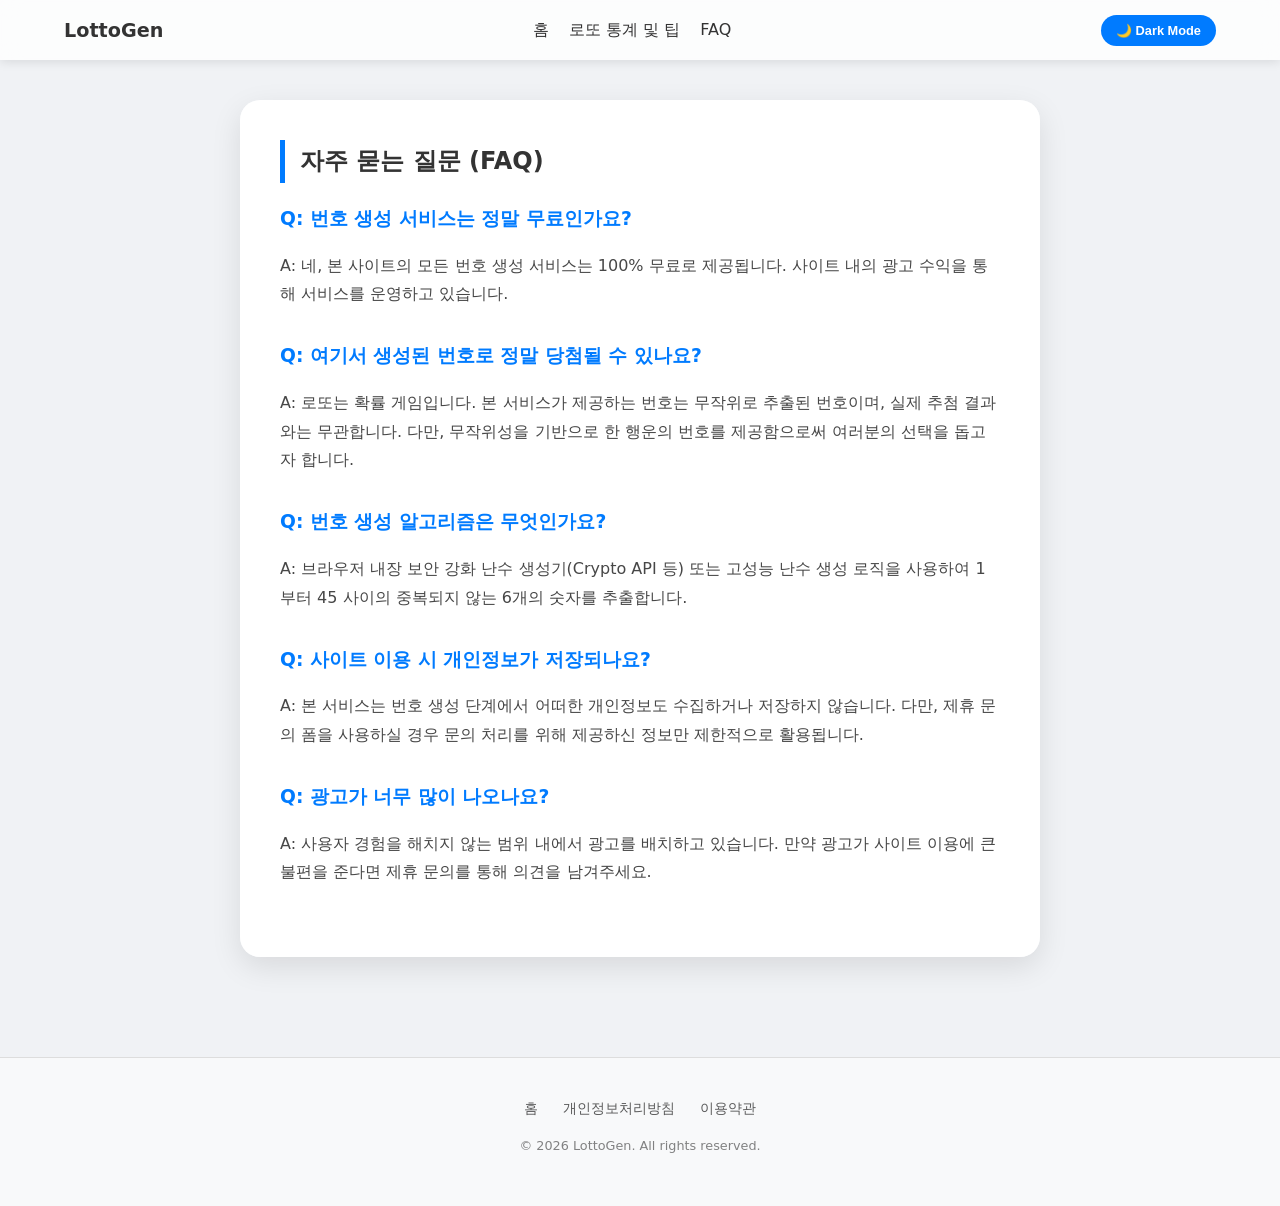
==== faq.html @ 443973f1 "feat: upgrade to multi-page site and optimize for AdSense approval" ====
<!DOCTYPE html>
<html lang="ko">
<head>
    <meta charset="UTF-8">
    <meta name="viewport" content="width=device-width, initial-scale=1.0">
    <title>자주 묻는 질문 (FAQ) - LottoGen</title>
    <meta name="description" content="LottoGen 서비스 이용 방법, 번호 생성 알고리즘 및 기타 로또 관련 궁금한 점들을 해결해 드립니다.">
    <link rel="stylesheet" href="style.css">
    <!-- Google AdSense -->
    <script async src="https://pagead2.googlesyndication.com/pagead/js/adsbygoogle.js?client=ca-pub-6583728585614609"
     crossorigin="anonymous"></script>
</head>
<body>
    <nav class="navbar">
        <a href="index.html" class="nav-logo">LottoGen</a>
        <ul class="nav-links">
            <li><a href="index.html">홈</a></li>
            <li><a href="statistics.html">로또 통계 및 팁</a></li>
            <li><a href="faq.html">FAQ</a></li>
        </ul>
        <button id="theme-toggle">🌙 Dark Mode</button>
    </nav>

    <main class="container">
        <section class="content-article">
            <div class="article-card">
                <h2>자주 묻는 질문 (FAQ)</h2>
                <div class="faq-list">
                    <div class="faq-item">
                        <h3>Q: 번호 생성 서비스는 정말 무료인가요?</h3>
                        <p>A: 네, 본 사이트의 모든 번호 생성 서비스는 100% 무료로 제공됩니다. 사이트 내의 광고 수익을 통해 서비스를 운영하고 있습니다.</p>
                    </div>
                    <div class="faq-item">
                        <h3>Q: 여기서 생성된 번호로 정말 당첨될 수 있나요?</h3>
                        <p>A: 로또는 확률 게임입니다. 본 서비스가 제공하는 번호는 무작위로 추출된 번호이며, 실제 추첨 결과와는 무관합니다. 다만, 무작위성을 기반으로 한 행운의 번호를 제공함으로써 여러분의 선택을 돕고자 합니다.</p>
                    </div>
                    <div class="faq-item">
                        <h3>Q: 번호 생성 알고리즘은 무엇인가요?</h3>
                        <p>A: 브라우저 내장 보안 강화 난수 생성기(Crypto API 등) 또는 고성능 난수 생성 로직을 사용하여 1부터 45 사이의 중복되지 않는 6개의 숫자를 추출합니다.</p>
                    </div>
                    <div class="faq-item">
                        <h3>Q: 사이트 이용 시 개인정보가 저장되나요?</h3>
                        <p>A: 본 서비스는 번호 생성 단계에서 어떠한 개인정보도 수집하거나 저장하지 않습니다. 다만, 제휴 문의 폼을 사용하실 경우 문의 처리를 위해 제공하신 정보만 제한적으로 활용됩니다.</p>
                    </div>
                    <div class="faq-item">
                        <h3>Q: 광고가 너무 많이 나오나요?</h3>
                        <p>A: 사용자 경험을 해치지 않는 범위 내에서 광고를 배치하고 있습니다. 만약 광고가 사이트 이용에 큰 불편을 준다면 제휴 문의를 통해 의견을 남겨주세요.</p>
                    </div>
                </div>
            </div>
        </section>
    </main>

    <footer class="site-footer">
        <div class="footer-links">
            <a href="index.html">홈</a>
            <a href="privacy.html">개인정보처리방침</a>
            <a href="terms.html">이용약관</a>
        </div>
        <p class="copyright">&copy; 2026 LottoGen. All rights reserved.</p>
    </footer>

    <script src="main.js"></script>
</body>
</html>
---- style.css ----
:root {
    --bg-color: #f0f2f5;
    --text-color: #333;
    --machine-bg: rgba(255, 255, 255, 0.9);
    --ball-bg: #eee;
    --btn-bg: #007bff;
    --btn-hover: #0056b3;
    --input-bg: #fff;
    --input-border: #ddd;
    --form-card-bg: rgba(255, 255, 255, 0.95);
    --shadow: 0 10px 30px rgba(0, 0, 0, 0.1);
    --nav-bg: rgba(255, 255, 255, 0.8);
    --footer-bg: #f8f9fa;
}

body.dark-mode {
    --bg-color: #1a1a1a;
    --text-color: #f0f2f5;
    --machine-bg: rgba(45, 45, 45, 0.9);
    --ball-bg: #444;
    --btn-bg: #375a7f;
    --btn-hover: #2b4764;
    --input-bg: #2d2d2d;
    --input-border: #444;
    --form-card-bg: rgba(35, 35, 35, 0.95);
    --shadow: 0 10px 30px rgba(0, 0, 0, 0.5);
    --nav-bg: rgba(45, 45, 45, 0.8);
    --footer-bg: #222;
}

body {
    font-family: 'Pretendard', -apple-system, BlinkMacSystemFont, system-ui, Roboto, sans-serif;
    background-color: var(--bg-color);
    margin: 0;
    transition: background-color 0.3s ease, color 0.3s ease;
    color: var(--text-color);
    min-height: 100vh;
    display: flex;
    flex-direction: column;
}

#falling-coins-canvas {
    position: fixed;
    top: 0;
    left: 0;
    width: 100%;
    height: 100%;
    z-index: -1;
}

/* Navigation Bar */
.navbar {
    position: fixed;
    top: 0;
    left: 0;
    width: 100%;
    height: 60px;
    background: var(--nav-bg);
    backdrop-filter: blur(10px);
    display: flex;
    justify-content: space-between;
    align-items: center;
    padding: 0 5%;
    box-sizing: border-box;
    z-index: 1000;
    box-shadow: 0 2px 10px rgba(0,0,0,0.1);
}

.nav-logo {
    font-weight: bold;
    font-size: 1.2rem;
    color: var(--text-color);
    text-decoration: none;
}

.nav-links {
    display: flex;
    gap: 20px;
    list-style: none;
    margin: 0;
    padding: 0;
}

.nav-links a {
    text-decoration: none;
    color: var(--text-color);
    font-weight: 500;
    transition: color 0.3s ease;
}

.nav-links a:hover {
    color: var(--btn-bg);
}

#theme-toggle {
    padding: 8px 15px;
    border-radius: 20px;
    border: none;
    background-color: var(--btn-bg);
    color: white;
    cursor: pointer;
    font-weight: bold;
    font-size: 0.8rem;
    transition: background-color 0.3s ease;
}

#theme-toggle:hover {
    background-color: var(--btn-hover);
}

.container {
    flex: 1;
    display: flex;
    flex-direction: column;
    align-items: center;
    padding: 100px 20px 60px;
    gap: 60px;
}

.lotto-machine {
    text-align: center;
    background: var(--machine-bg);
    padding: 40px;
    border-radius: 20px;
    box-shadow: var(--shadow);
    width: 100%;
    max-width: 600px;
    backdrop-filter: blur(10px);
}

h1 {
    margin-bottom: 30px;
}

.animation-container {
    height: 100px;
    margin-bottom: 30px;
    display: flex;
    align-items: center;
    justify-content: center;
}

.lotto-numbers {
    display: flex;
    justify-content: center;
    gap: 15px;
    width: 100%;
}

.lotto-ball {
    width: 60px;
    height: 60px;
    border-radius: 50%;
    background-color: var(--ball-bg);
    display: flex;
    justify-content: center;
    align-items: center;
    font-size: 24px;
    font-weight: bold;
    color: var(--text-color);
    box-shadow: inset 0 -5px 10px rgba(0, 0, 0, 0.1);
    opacity: 0;
    transform: translateY(50px);
    transition: opacity 0.5s ease, transform 0.5s ease, background-color 0.3s ease, color 0.3s ease;
}

#generate-btn {
    padding: 15px 30px;
    font-size: 18px;
    color: #fff;
    background-color: var(--btn-bg);
    border: none;
    border-radius: 10px;
    cursor: pointer;
    transition: background-color 0.3s ease, transform 0.1s active;
    box-shadow: 0 4px 15px rgba(0, 123, 255, 0.3);
}

#generate-btn:hover {
    background-color: var(--btn-hover);
    transform: translateY(-2px);
}

#generate-btn:active {
    transform: translateY(0) scale(0.98);
}

/* Text Content Sections */
.intro-text, .content-article {
    width: 100%;
    max-width: 800px;
    line-height: 1.8;
    text-align: left;
}

.intro-text h2, .content-article h2 {
    font-size: 2rem;
    margin-bottom: 20px;
    border-left: 5px solid var(--btn-bg);
    padding-left: 15px;
}

.intro-text p, .content-article p {
    margin-bottom: 20px;
    opacity: 0.9;
}

/* Partnership Section Styles */
.partnership-section, .comments-section {
    width: 100%;
    max-width: 800px;
}

.form-card, .comments-card, .article-card {
    background: var(--form-card-bg);
    padding: 40px;
    border-radius: 20px;
    box-shadow: var(--shadow);
    backdrop-filter: blur(10px);
    margin-bottom: 40px;
}

.form-card h2, .comments-card h2, .article-card h2 {
    margin-top: 0;
    margin-bottom: 10px;
    font-size: 24px;
}

.form-group {
    margin-bottom: 20px;
    text-align: left;
}

.form-group label {
    display: block;
    margin-bottom: 8px;
    font-weight: bold;
    font-size: 14px;
}

.form-group input, 
.form-group textarea {
    width: 100%;
    padding: 12px;
    border: 1px solid var(--input-border);
    border-radius: 8px;
    background-color: var(--input-bg);
    color: var(--text-color);
    font-family: inherit;
    font-size: 16px;
    box-sizing: border-box;
    transition: border-color 0.3s ease, box-shadow 0.3s ease;
}

.submit-btn {
    width: 100%;
    padding: 15px;
    background-color: var(--btn-bg);
    color: white;
    border: none;
    border-radius: 8px;
    font-size: 18px;
    font-weight: bold;
    cursor: pointer;
}

/* Ad Container Styles */
.ad-container {
    width: 100%;
    max-width: 800px;
    background: var(--machine-bg);
    border-radius: 10px;
    overflow: hidden;
    padding: 10px;
    box-shadow: var(--shadow);
    backdrop-filter: blur(10px);
    display: flex;
    justify-content: center;
    align-items: center;
    min-height: 100px;
}

/* Footer Styles */
.site-footer {
    background: var(--footer-bg);
    padding: 40px 20px;
    text-align: center;
    margin-top: auto;
    border-top: 1px solid var(--input-border);
}

.footer-links {
    margin-bottom: 20px;
}

.footer-links a {
    text-decoration: none;
    color: var(--text-color);
    margin: 0 10px;
    font-size: 0.9rem;
    opacity: 0.8;
}

.footer-links a:hover {
    opacity: 1;
    color: var(--btn-bg);
}

.copyright {
    font-size: 0.8rem;
    opacity: 0.6;
}

/* FAQ Styles */
.faq-list {
    text-align: left;
}

.faq-item {
    margin-bottom: 30px;
}

.faq-item h3 {
    color: var(--btn-bg);
    margin-bottom: 10px;
}

@media (max-width: 480px) {
    .navbar {
        padding: 0 15px;
    }
    .nav-links {
        display: none; /* Hide on mobile for simplicity, or add a hamburger */
    }
    .lotto-ball {
        width: 45px;
        height: 45px;
        font-size: 18px;
    }
    .container {
        padding-top: 80px;
    }
}
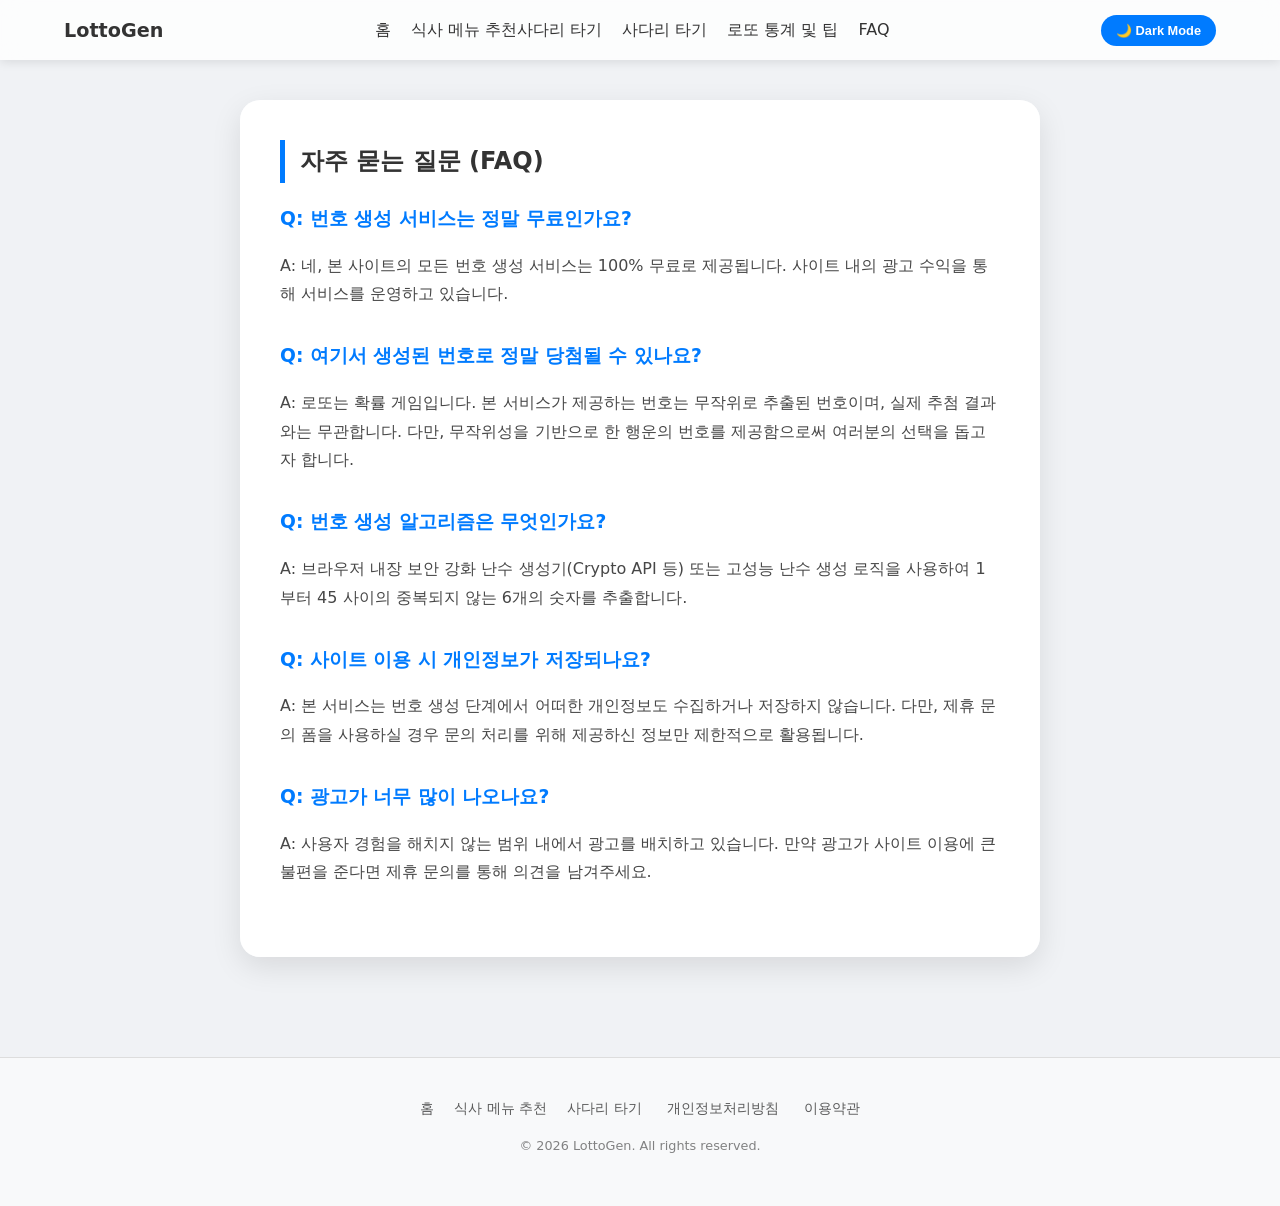
==== commit ac1b16f3: "feat: add Meal Menu Recommendation and Interactive Ladder Game" ====
--- a/faq.html
+++ b/faq.html
@@ -16,6 +16,7 @@
         <a href="index.html" class="nav-logo">LottoGen</a>
         <ul class="nav-links">
             <li><a href="index.html">홈</a></li>
+            <li><a href="menu.html">식사 메뉴 추천</a><a href="ladder.html">사다리 타기</a></li><li><a href="ladder.html">사다리 타기</a></li>
             <li><a href="statistics.html">로또 통계 및 팁</a></li>
             <li><a href="faq.html">FAQ</a></li>
         </ul>
@@ -54,7 +55,7 @@
 
     <footer class="site-footer">
         <div class="footer-links">
-            <a href="index.html">홈</a>
+            <a href="index.html">홈</a><a href="menu.html">식사 메뉴 추천</a><a href="ladder.html">사다리 타기</a>
             <a href="privacy.html">개인정보처리방침</a>
             <a href="terms.html">이용약관</a>
         </div>
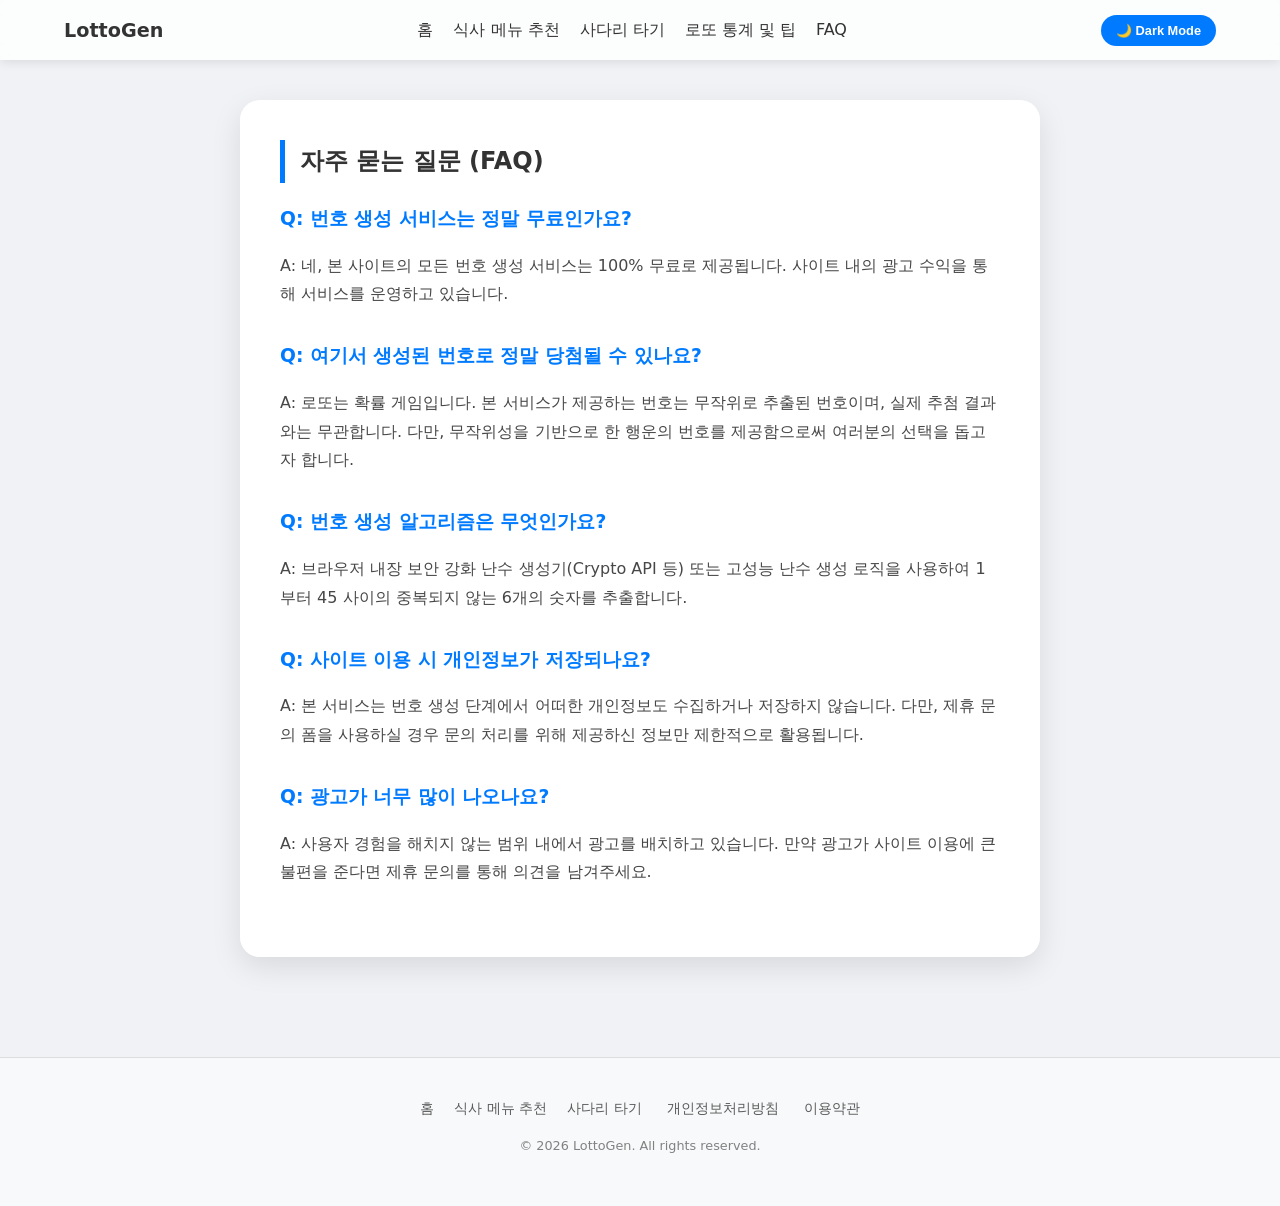
==== commit 34c663b4: "fix: cleanup navigation and improve ladder game UI" ====
--- a/faq.html
+++ b/faq.html
@@ -16,7 +16,8 @@
         <a href="index.html" class="nav-logo">LottoGen</a>
         <ul class="nav-links">
             <li><a href="index.html">홈</a></li>
-            <li><a href="menu.html">식사 메뉴 추천</a><a href="ladder.html">사다리 타기</a></li><li><a href="ladder.html">사다리 타기</a></li>
+            <li><a href="menu.html">식사 메뉴 추천</a></li>
+            <li><a href="ladder.html">사다리 타기</a></li>
             <li><a href="statistics.html">로또 통계 및 팁</a></li>
             <li><a href="faq.html">FAQ</a></li>
         </ul>
